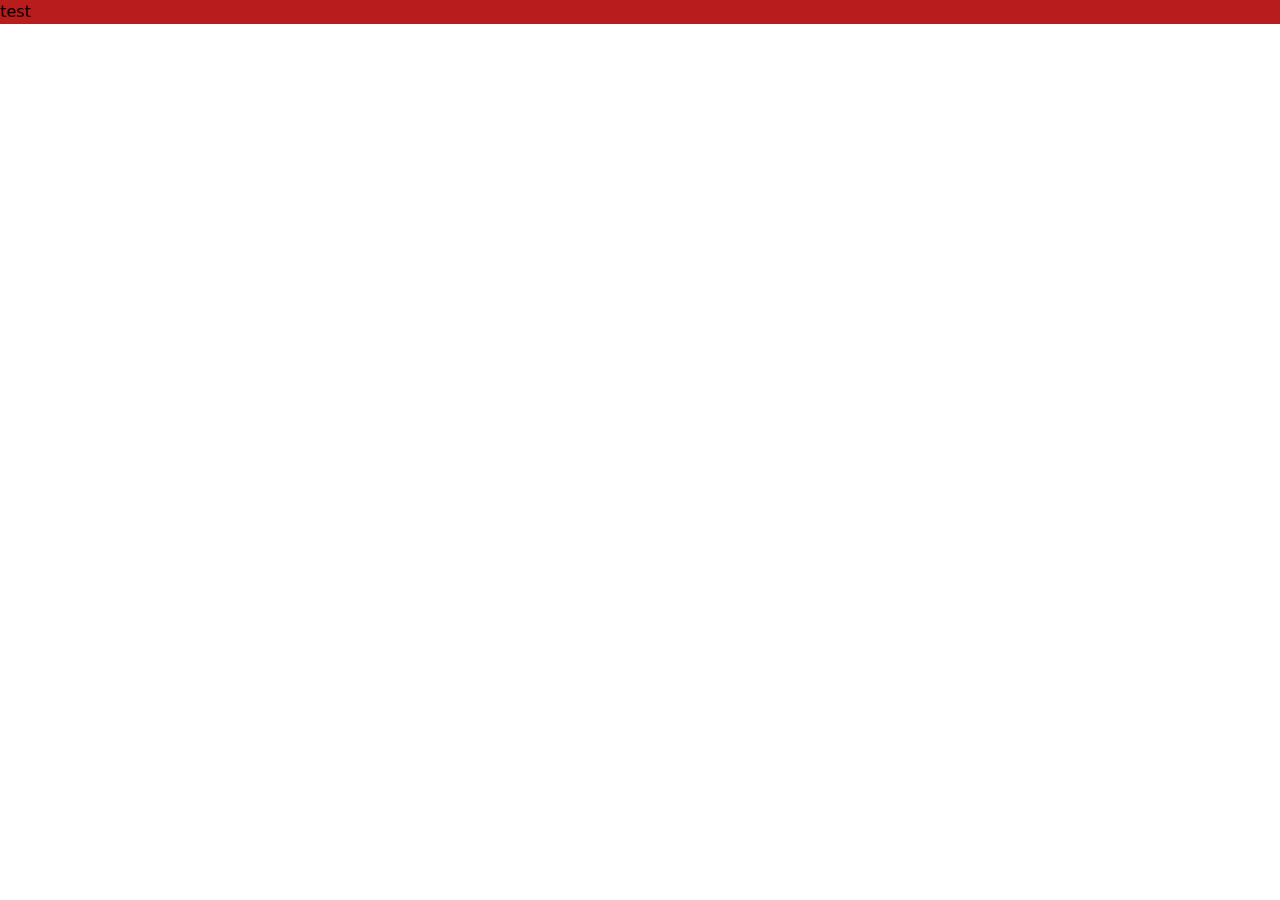
==== 02-vscode-clone/public/index.html @ 9e92c2bc "vscode clone" ====
<!DOCTYPE html>
<html lang="en">
<head>
	<meta charset="UTF-8">
	<meta name="viewport" content="width=device-width, initial-scale=1.0">
	<title>VsCode landing page</title>
	<link rel="stylesheet" href="output.css">
</head>
<body>
	<h1 class="bg-red-700">test</h1>
</body>
</html>
---- 02-vscode-clone/public/output.css ----
*, ::before, ::after {
  --tw-border-spacing-x: 0;
  --tw-border-spacing-y: 0;
  --tw-translate-x: 0;
  --tw-translate-y: 0;
  --tw-rotate: 0;
  --tw-skew-x: 0;
  --tw-skew-y: 0;
  --tw-scale-x: 1;
  --tw-scale-y: 1;
  --tw-pan-x:  ;
  --tw-pan-y:  ;
  --tw-pinch-zoom:  ;
  --tw-scroll-snap-strictness: proximity;
  --tw-gradient-from-position:  ;
  --tw-gradient-via-position:  ;
  --tw-gradient-to-position:  ;
  --tw-ordinal:  ;
  --tw-slashed-zero:  ;
  --tw-numeric-figure:  ;
  --tw-numeric-spacing:  ;
  --tw-numeric-fraction:  ;
  --tw-ring-inset:  ;
  --tw-ring-offset-width: 0px;
  --tw-ring-offset-color: #fff;
  --tw-ring-color: rgb(59 130 246 / 0.5);
  --tw-ring-offset-shadow: 0 0 #0000;
  --tw-ring-shadow: 0 0 #0000;
  --tw-shadow: 0 0 #0000;
  --tw-shadow-colored: 0 0 #0000;
  --tw-blur:  ;
  --tw-brightness:  ;
  --tw-contrast:  ;
  --tw-grayscale:  ;
  --tw-hue-rotate:  ;
  --tw-invert:  ;
  --tw-saturate:  ;
  --tw-sepia:  ;
  --tw-drop-shadow:  ;
  --tw-backdrop-blur:  ;
  --tw-backdrop-brightness:  ;
  --tw-backdrop-contrast:  ;
  --tw-backdrop-grayscale:  ;
  --tw-backdrop-hue-rotate:  ;
  --tw-backdrop-invert:  ;
  --tw-backdrop-opacity:  ;
  --tw-backdrop-saturate:  ;
  --tw-backdrop-sepia:  ;
  --tw-contain-size:  ;
  --tw-contain-layout:  ;
  --tw-contain-paint:  ;
  --tw-contain-style:  ;
}

::backdrop {
  --tw-border-spacing-x: 0;
  --tw-border-spacing-y: 0;
  --tw-translate-x: 0;
  --tw-translate-y: 0;
  --tw-rotate: 0;
  --tw-skew-x: 0;
  --tw-skew-y: 0;
  --tw-scale-x: 1;
  --tw-scale-y: 1;
  --tw-pan-x:  ;
  --tw-pan-y:  ;
  --tw-pinch-zoom:  ;
  --tw-scroll-snap-strictness: proximity;
  --tw-gradient-from-position:  ;
  --tw-gradient-via-position:  ;
  --tw-gradient-to-position:  ;
  --tw-ordinal:  ;
  --tw-slashed-zero:  ;
  --tw-numeric-figure:  ;
  --tw-numeric-spacing:  ;
  --tw-numeric-fraction:  ;
  --tw-ring-inset:  ;
  --tw-ring-offset-width: 0px;
  --tw-ring-offset-color: #fff;
  --tw-ring-color: rgb(59 130 246 / 0.5);
  --tw-ring-offset-shadow: 0 0 #0000;
  --tw-ring-shadow: 0 0 #0000;
  --tw-shadow: 0 0 #0000;
  --tw-shadow-colored: 0 0 #0000;
  --tw-blur:  ;
  --tw-brightness:  ;
  --tw-contrast:  ;
  --tw-grayscale:  ;
  --tw-hue-rotate:  ;
  --tw-invert:  ;
  --tw-saturate:  ;
  --tw-sepia:  ;
  --tw-drop-shadow:  ;
  --tw-backdrop-blur:  ;
  --tw-backdrop-brightness:  ;
  --tw-backdrop-contrast:  ;
  --tw-backdrop-grayscale:  ;
  --tw-backdrop-hue-rotate:  ;
  --tw-backdrop-invert:  ;
  --tw-backdrop-opacity:  ;
  --tw-backdrop-saturate:  ;
  --tw-backdrop-sepia:  ;
  --tw-contain-size:  ;
  --tw-contain-layout:  ;
  --tw-contain-paint:  ;
  --tw-contain-style:  ;
}

/*
! tailwindcss v3.4.13 | MIT License | https://tailwindcss.com
*/

/*
1. Prevent padding and border from affecting element width. (https://github.com/mozdevs/cssremedy/issues/4)
2. Allow adding a border to an element by just adding a border-width. (https://github.com/tailwindcss/tailwindcss/pull/116)
*/

*,
::before,
::after {
  box-sizing: border-box;
  /* 1 */
  border-width: 0;
  /* 2 */
  border-style: solid;
  /* 2 */
  border-color: #e5e7eb;
  /* 2 */
}

::before,
::after {
  --tw-content: '';
}

/*
1. Use a consistent sensible line-height in all browsers.
2. Prevent adjustments of font size after orientation changes in iOS.
3. Use a more readable tab size.
4. Use the user's configured `sans` font-family by default.
5. Use the user's configured `sans` font-feature-settings by default.
6. Use the user's configured `sans` font-variation-settings by default.
7. Disable tap highlights on iOS
*/

html,
:host {
  line-height: 1.5;
  /* 1 */
  -webkit-text-size-adjust: 100%;
  /* 2 */
  -moz-tab-size: 4;
  /* 3 */
  -o-tab-size: 4;
     tab-size: 4;
  /* 3 */
  font-family: ui-sans-serif, system-ui, sans-serif, "Apple Color Emoji", "Segoe UI Emoji", "Segoe UI Symbol", "Noto Color Emoji";
  /* 4 */
  font-feature-settings: normal;
  /* 5 */
  font-variation-settings: normal;
  /* 6 */
  -webkit-tap-highlight-color: transparent;
  /* 7 */
}

/*
1. Remove the margin in all browsers.
2. Inherit line-height from `html` so users can set them as a class directly on the `html` element.
*/

body {
  margin: 0;
  /* 1 */
  line-height: inherit;
  /* 2 */
}

/*
1. Add the correct height in Firefox.
2. Correct the inheritance of border color in Firefox. (https://bugzilla.mozilla.org/show_bug.cgi?id=190655)
3. Ensure horizontal rules are visible by default.
*/

hr {
  height: 0;
  /* 1 */
  color: inherit;
  /* 2 */
  border-top-width: 1px;
  /* 3 */
}

/*
Add the correct text decoration in Chrome, Edge, and Safari.
*/

abbr:where([title]) {
  -webkit-text-decoration: underline dotted;
          text-decoration: underline dotted;
}

/*
Remove the default font size and weight for headings.
*/

h1,
h2,
h3,
h4,
h5,
h6 {
  font-size: inherit;
  font-weight: inherit;
}

/*
Reset links to optimize for opt-in styling instead of opt-out.
*/

a {
  color: inherit;
  text-decoration: inherit;
}

/*
Add the correct font weight in Edge and Safari.
*/

b,
strong {
  font-weight: bolder;
}

/*
1. Use the user's configured `mono` font-family by default.
2. Use the user's configured `mono` font-feature-settings by default.
3. Use the user's configured `mono` font-variation-settings by default.
4. Correct the odd `em` font sizing in all browsers.
*/

code,
kbd,
samp,
pre {
  font-family: ui-monospace, SFMono-Regular, Menlo, Monaco, Consolas, "Liberation Mono", "Courier New", monospace;
  /* 1 */
  font-feature-settings: normal;
  /* 2 */
  font-variation-settings: normal;
  /* 3 */
  font-size: 1em;
  /* 4 */
}

/*
Add the correct font size in all browsers.
*/

small {
  font-size: 80%;
}

/*
Prevent `sub` and `sup` elements from affecting the line height in all browsers.
*/

sub,
sup {
  font-size: 75%;
  line-height: 0;
  position: relative;
  vertical-align: baseline;
}

sub {
  bottom: -0.25em;
}

sup {
  top: -0.5em;
}

/*
1. Remove text indentation from table contents in Chrome and Safari. (https://bugs.chromium.org/p/chromium/issues/detail?id=999088, https://bugs.webkit.org/show_bug.cgi?id=201297)
2. Correct table border color inheritance in all Chrome and Safari. (https://bugs.chromium.org/p/chromium/issues/detail?id=935729, https://bugs.webkit.org/show_bug.cgi?id=195016)
3. Remove gaps between table borders by default.
*/

table {
  text-indent: 0;
  /* 1 */
  border-color: inherit;
  /* 2 */
  border-collapse: collapse;
  /* 3 */
}

/*
1. Change the font styles in all browsers.
2. Remove the margin in Firefox and Safari.
3. Remove default padding in all browsers.
*/

button,
input,
optgroup,
select,
textarea {
  font-family: inherit;
  /* 1 */
  font-feature-settings: inherit;
  /* 1 */
  font-variation-settings: inherit;
  /* 1 */
  font-size: 100%;
  /* 1 */
  font-weight: inherit;
  /* 1 */
  line-height: inherit;
  /* 1 */
  letter-spacing: inherit;
  /* 1 */
  color: inherit;
  /* 1 */
  margin: 0;
  /* 2 */
  padding: 0;
  /* 3 */
}

/*
Remove the inheritance of text transform in Edge and Firefox.
*/

button,
select {
  text-transform: none;
}

/*
1. Correct the inability to style clickable types in iOS and Safari.
2. Remove default button styles.
*/

button,
input:where([type='button']),
input:where([type='reset']),
input:where([type='submit']) {
  -webkit-appearance: button;
  /* 1 */
  background-color: transparent;
  /* 2 */
  background-image: none;
  /* 2 */
}

/*
Use the modern Firefox focus style for all focusable elements.
*/

:-moz-focusring {
  outline: auto;
}

/*
Remove the additional `:invalid` styles in Firefox. (https://github.com/mozilla/gecko-dev/blob/2f9eacd9d3d995c937b4251a5557d95d494c9be1/layout/style/res/forms.css#L728-L737)
*/

:-moz-ui-invalid {
  box-shadow: none;
}

/*
Add the correct vertical alignment in Chrome and Firefox.
*/

progress {
  vertical-align: baseline;
}

/*
Correct the cursor style of increment and decrement buttons in Safari.
*/

::-webkit-inner-spin-button,
::-webkit-outer-spin-button {
  height: auto;
}

/*
1. Correct the odd appearance in Chrome and Safari.
2. Correct the outline style in Safari.
*/

[type='search'] {
  -webkit-appearance: textfield;
  /* 1 */
  outline-offset: -2px;
  /* 2 */
}

/*
Remove the inner padding in Chrome and Safari on macOS.
*/

::-webkit-search-decoration {
  -webkit-appearance: none;
}

/*
1. Correct the inability to style clickable types in iOS and Safari.
2. Change font properties to `inherit` in Safari.
*/

::-webkit-file-upload-button {
  -webkit-appearance: button;
  /* 1 */
  font: inherit;
  /* 2 */
}

/*
Add the correct display in Chrome and Safari.
*/

summary {
  display: list-item;
}

/*
Removes the default spacing and border for appropriate elements.
*/

blockquote,
dl,
dd,
h1,
h2,
h3,
h4,
h5,
h6,
hr,
figure,
p,
pre {
  margin: 0;
}

fieldset {
  margin: 0;
  padding: 0;
}

legend {
  padding: 0;
}

ol,
ul,
menu {
  list-style: none;
  margin: 0;
  padding: 0;
}

/*
Reset default styling for dialogs.
*/

dialog {
  padding: 0;
}

/*
Prevent resizing textareas horizontally by default.
*/

textarea {
  resize: vertical;
}

/*
1. Reset the default placeholder opacity in Firefox. (https://github.com/tailwindlabs/tailwindcss/issues/3300)
2. Set the default placeholder color to the user's configured gray 400 color.
*/

input::-moz-placeholder, textarea::-moz-placeholder {
  opacity: 1;
  /* 1 */
  color: #9ca3af;
  /* 2 */
}

input::placeholder,
textarea::placeholder {
  opacity: 1;
  /* 1 */
  color: #9ca3af;
  /* 2 */
}

/*
Set the default cursor for buttons.
*/

button,
[role="button"] {
  cursor: pointer;
}

/*
Make sure disabled buttons don't get the pointer cursor.
*/

:disabled {
  cursor: default;
}

/*
1. Make replaced elements `display: block` by default. (https://github.com/mozdevs/cssremedy/issues/14)
2. Add `vertical-align: middle` to align replaced elements more sensibly by default. (https://github.com/jensimmons/cssremedy/issues/14#issuecomment-634934210)
   This can trigger a poorly considered lint error in some tools but is included by design.
*/

img,
svg,
video,
canvas,
audio,
iframe,
embed,
object {
  display: block;
  /* 1 */
  vertical-align: middle;
  /* 2 */
}

/*
Constrain images and videos to the parent width and preserve their intrinsic aspect ratio. (https://github.com/mozdevs/cssremedy/issues/14)
*/

img,
video {
  max-width: 100%;
  height: auto;
}

/* Make elements with the HTML hidden attribute stay hidden by default */

[hidden] {
  display: none;
}

.bg-red-700 {
  --tw-bg-opacity: 1;
  background-color: rgb(185 28 28 / var(--tw-bg-opacity));
}
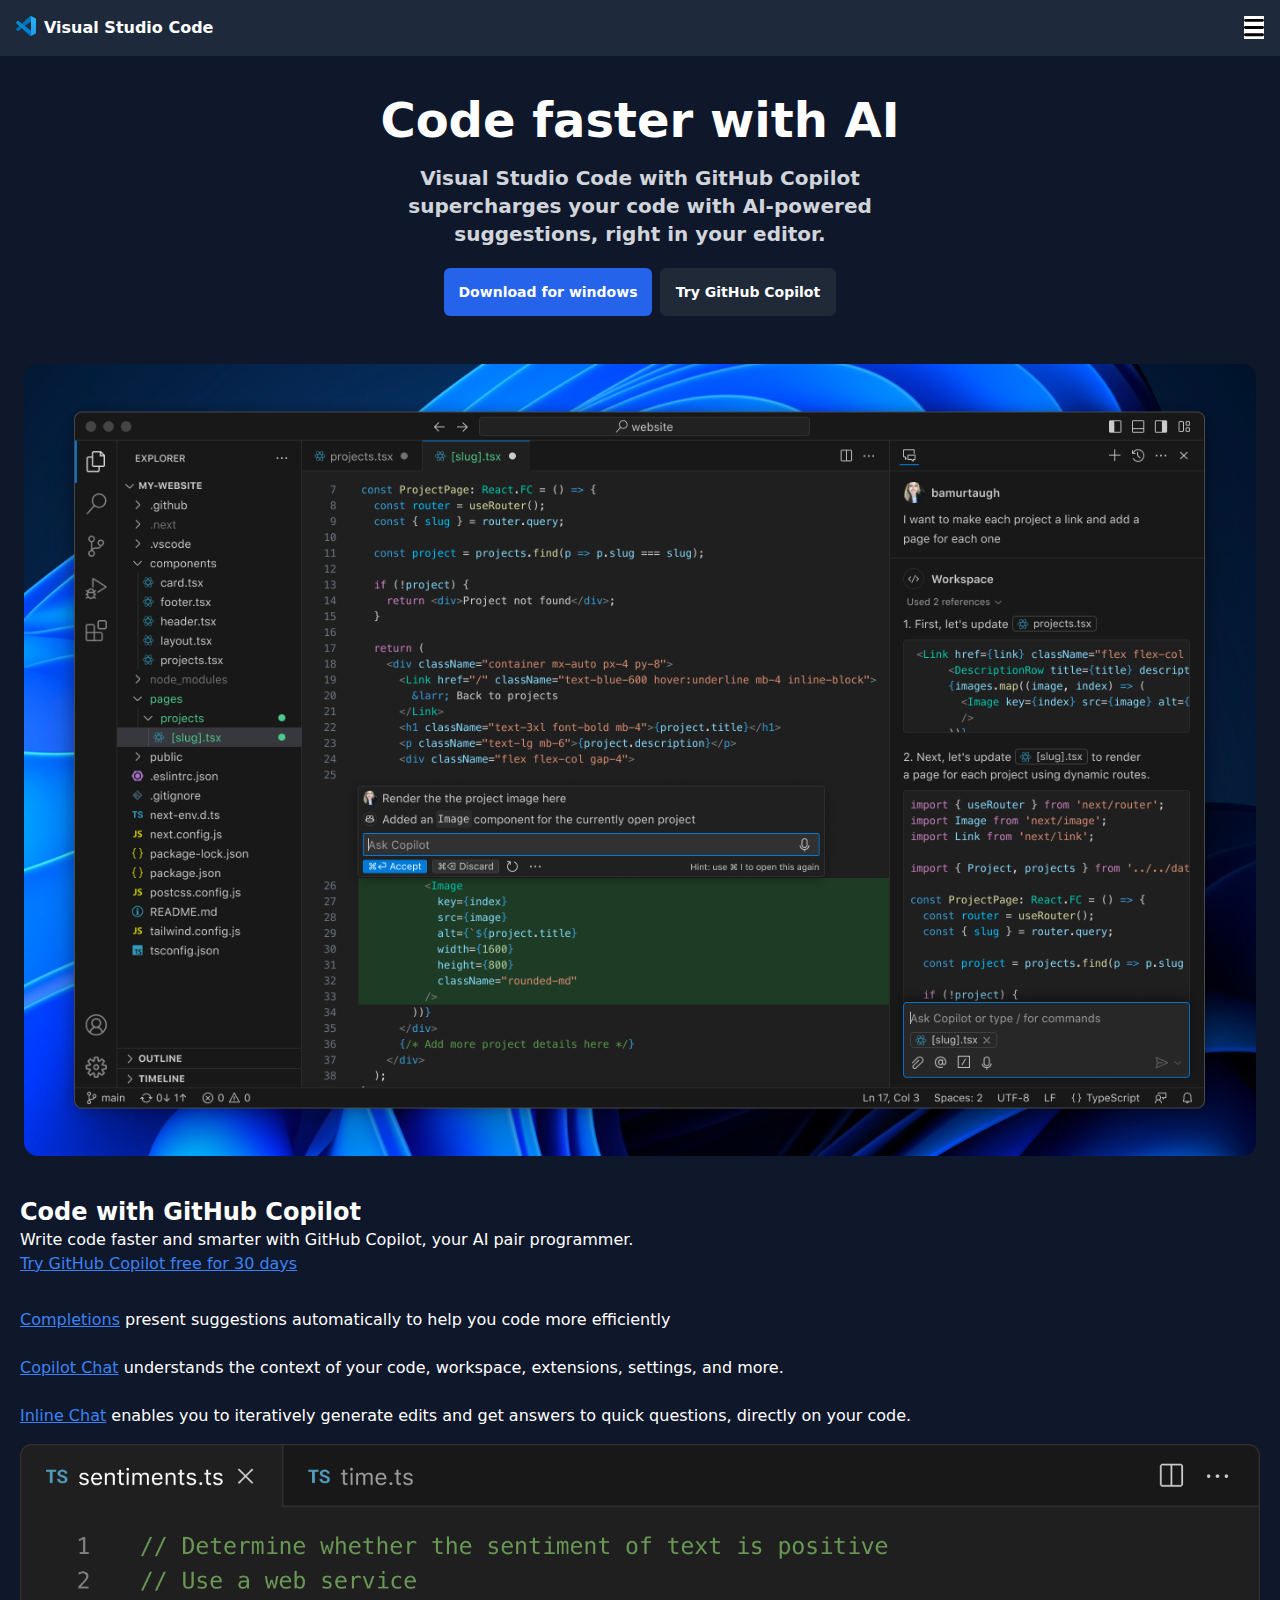
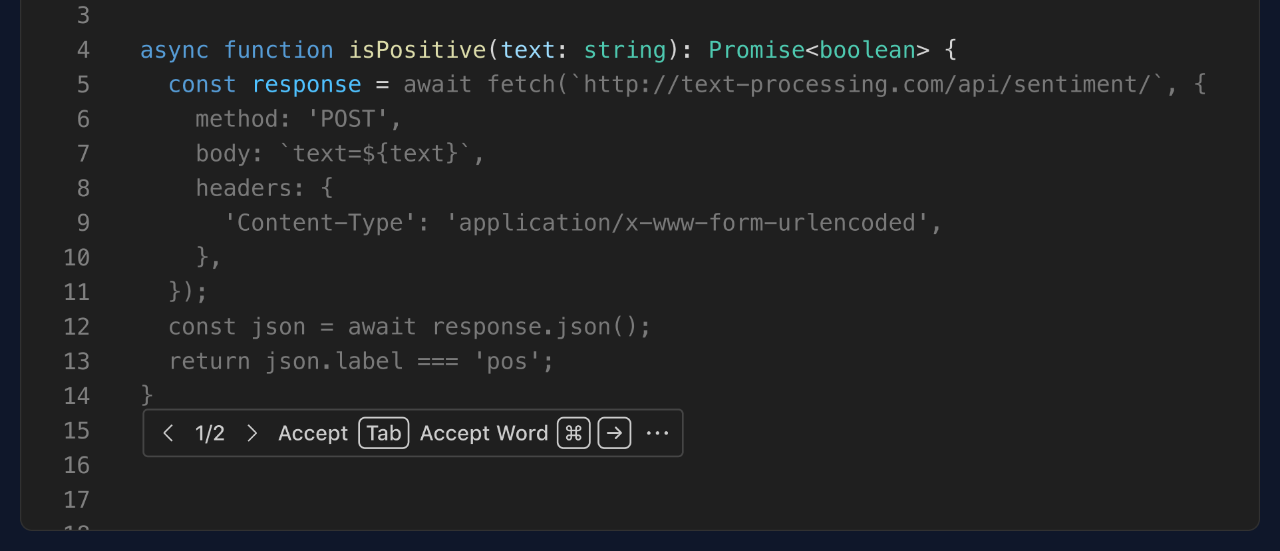
==== commit 32e81913: "vs code clone" ====
--- a/02-vscode-clone/public/index.html
+++ b/02-vscode-clone/public/index.html
@@ -1,12 +1,101 @@
-<!DOCTYPE html>
-<html lang="en">
-<head>
-	<meta charset="UTF-8">
-	<meta name="viewport" content="width=device-width, initial-scale=1.0">
-	<title>VsCode landing page</title>
-	<link rel="stylesheet" href="output.css">
-</head>
-<body>
-	<h1 class="bg-red-700">test</h1>
-</body>
+<!DOCTYPE html>
+<html lang="en">
+<head>
+	<meta charset="UTF-8">
+	<meta name="viewport" content="width=device-width, initial-scale=1.0">
+	<title>VsCode landing page</title>
+	<link rel="stylesheet" href="output.css">
+</head>
+<body class="bg-slate-900 text-white">
+	<header class="" >
+		<nav class=" flex h-14 z-10 bg-slate-800 ">
+			<div class="flex justify-between w-full p-4">
+				<div class="flex">
+					<div class="mr-2">
+						<img src="../Images/download.png" width="20" alt="">
+					</div>
+					<div class="textsm font-bold">
+						<h2>Visual Studio Code</h2>
+					</div>
+				</div>
+				<div>
+					<img class="filter grayscale bg-white" src="../Images/bars-solid.svg" width="20" alt="">
+				</div>
+			</div>
+		</nav>
+		<section class="absolute  ">
+			<div>
+				<div class="version md:hidden text-sm font-semibold text-gray-400 m-2 px-2 text-center flex justify-center items-center">
+					<div>
+					<p class="">
+						<a href="https://code.visualstudio.com/updates" class="underline text-blue-400">Version 1.94</a>
+						is now available! Read about the new features and fixes from September.
+					</p>
+				</div>
+				<div class="ml-2">
+					<img src="../Images/xmark-solid.svg" width="17" class="text-white bg-white" alt="">
+				</div>
+				</div>
+
+				<div class="w-full text-center text-5xl font-bold font-sans mt-10">
+					<h1>Code faster with AI</h1>
+				</div>
+
+				<div class="w-full text-center">
+					<div class="p-3 px-3 m-auto flex justify-center items-center mt-2">
+					<p class="max-w-xl text-xl text-gray-300 font-semibold">
+						Visual Studio Code with GitHub Copilot supercharges your code with AI-powered suggestions, right in your editor. 
+					</p>
+				</div>
+				</div>
+
+
+				<div class="mt-4 w-full mx-auto text-center sm:flex sm:justify-center sm:mt-2">
+					<div class="">
+						<button class="w-52 text-sm font-bold h-12 bg-blue-600 rounded-md">Download for windows</button>
+					</div>
+					<div>
+						<button class="w-44 text-sm font-bold h-12 bg-gray-800 rounded-md mt-2 sm:mt-0 sm:ml-2">Try GitHub Copilot</button>
+					</div>
+				</div>
+
+				<div class="mx-6 mt-12">
+					<div>
+						<img src="../Images/home-screenshot-copilot.png" alt="">
+					</div>
+				</div>
+
+
+				<div class="mt-5 p-5">
+					<div>
+						<h1 class="text-2xl font-bold">Code with GitHub Copilot</h1>
+						<p>Write code faster and smarter with GitHub Copilot, your AI pair programmer.</p>
+						<p class="mb-8">
+							<a href="https://github.com/settings/copilot?utm_source=vscode-landing-2&utm_medium=swim&utm_campaign=2024q3-em-MSFT-signup" class="underline text-blue-500">Try GitHub Copilot free for 30 days</a>
+						</p>
+						<p class="mb-6">
+							<a class="underline text-blue-500" href="https://code.visualstudio.com/docs/copilot/ai-powered-suggestions">Completions</a>
+							present suggestions automatically to help you code more efficiently
+						</p>
+						<p class="mb-6">
+							<a class="underline text-blue-500" href="https://code.visualstudio.com/docs/copilot/copilot-chat">Copilot Chat</a>
+							understands the context of your code, workspace, extensions, settings, and more.
+						</p>
+						<p class="mb-4">
+							<a class="underline text-blue-500" href="https://code.visualstudio.com/docs/copilot/getting-started#_refactor-your-code-through-ai-chat">Inline Chat</a>
+							enables you to iteratively generate edits
+							and get answers to quick questions, directly on your code.
+						</p>
+						
+					</div>
+					<div>
+						<img src="../Images/swimlane-copilot.png" alt="">
+					</div>
+				</div>
+
+				
+			</div>
+		</section>
+	</header>
+</body>
 </html>--- a/02-vscode-clone/public/output.css
+++ b/02-vscode-clone/public/output.css
@@ -554,7 +554,493 @@
   display: none;
 }
 
-.bg-red-700 {
+.fixed {
+  position: fixed;
+}
+
+.absolute {
+  position: absolute;
+}
+
+.top-6 {
+  top: 1.5rem;
+}
+
+.top-10 {
+  top: 2.5rem;
+}
+
+.z-10 {
+  z-index: 10;
+}
+
+.m-3 {
+  margin: 0.75rem;
+}
+
+.m-10 {
+  margin: 2.5rem;
+}
+
+.m-1 {
+  margin: 0.25rem;
+}
+
+.m-4 {
+  margin: 1rem;
+}
+
+.m-auto {
+  margin: auto;
+}
+
+.m-2 {
+  margin: 0.5rem;
+}
+
+.mx-auto {
+  margin-left: auto;
+  margin-right: auto;
+}
+
+.mx-4 {
+  margin-left: 1rem;
+  margin-right: 1rem;
+}
+
+.my-5 {
+  margin-top: 1.25rem;
+  margin-bottom: 1.25rem;
+}
+
+.mx-8 {
+  margin-left: 2rem;
+  margin-right: 2rem;
+}
+
+.mx-6 {
+  margin-left: 1.5rem;
+  margin-right: 1.5rem;
+}
+
+.mr-1 {
+  margin-right: 0.25rem;
+}
+
+.mr-2 {
+  margin-right: 0.5rem;
+}
+
+.mt-2 {
+  margin-top: 0.5rem;
+}
+
+.mt-10 {
+  margin-top: 2.5rem;
+}
+
+.mt-5 {
+  margin-top: 1.25rem;
+}
+
+.mt-4 {
+  margin-top: 1rem;
+}
+
+.ml-2 {
+  margin-left: 0.5rem;
+}
+
+.ml-1 {
+  margin-left: 0.25rem;
+}
+
+.mt-8 {
+  margin-top: 2rem;
+}
+
+.mt-3 {
+  margin-top: 0.75rem;
+}
+
+.mt-12 {
+  margin-top: 3rem;
+}
+
+.mt-6 {
+  margin-top: 1.5rem;
+}
+
+.mt-7 {
+  margin-top: 1.75rem;
+}
+
+.mb-8 {
+  margin-bottom: 2rem;
+}
+
+.mb-6 {
+  margin-bottom: 1.5rem;
+}
+
+.mb-4 {
+  margin-bottom: 1rem;
+}
+
+.flex {
+  display: flex;
+}
+
+.h-5 {
+  height: 1.25rem;
+}
+
+.h-8 {
+  height: 2rem;
+}
+
+.h-12 {
+  height: 3rem;
+}
+
+.h-10 {
+  height: 2.5rem;
+}
+
+.h-6 {
+  height: 1.5rem;
+}
+
+.h-1 {
+  height: 0.25rem;
+}
+
+.h-14 {
+  height: 3.5rem;
+}
+
+.w-full {
+  width: 100%;
+}
+
+.w-36 {
+  width: 9rem;
+}
+
+.w-60 {
+  width: 15rem;
+}
+
+.w-72 {
+  width: 18rem;
+}
+
+.w-auto {
+  width: auto;
+}
+
+.w-96 {
+  width: 24rem;
+}
+
+.w-56 {
+  width: 14rem;
+}
+
+.w-5 {
+  width: 1.25rem;
+}
+
+.w-52 {
+  width: 13rem;
+}
+
+.w-44 {
+  width: 11rem;
+}
+
+.max-w-80 {
+  max-width: 20rem;
+}
+
+.max-w-96 {
+  max-width: 24rem;
+}
+
+.max-w-px {
+  max-width: 1px;
+}
+
+.max-w-xs {
+  max-width: 20rem;
+}
+
+.max-w-3xl {
+  max-width: 48rem;
+}
+
+.max-w-2xl {
+  max-width: 42rem;
+}
+
+.max-w-xl {
+  max-width: 36rem;
+}
+
+.items-center {
+  align-items: center;
+}
+
+.justify-center {
+  justify-content: center;
+}
+
+.justify-between {
+  justify-content: space-between;
+}
+
+.rounded {
+  border-radius: 0.25rem;
+}
+
+.rounded-md {
+  border-radius: 0.375rem;
+}
+
+.rounded-sm {
+  border-radius: 0.125rem;
+}
+
+.bg-black {
   --tw-bg-opacity: 1;
-  background-color: rgb(185 28 28 / var(--tw-bg-opacity));
+  background-color: rgb(0 0 0 / var(--tw-bg-opacity));
+}
+
+.bg-slate-900 {
+  --tw-bg-opacity: 1;
+  background-color: rgb(15 23 42 / var(--tw-bg-opacity));
+}
+
+.bg-white {
+  --tw-bg-opacity: 1;
+  background-color: rgb(255 255 255 / var(--tw-bg-opacity));
+}
+
+.bg-blue-600 {
+  --tw-bg-opacity: 1;
+  background-color: rgb(37 99 235 / var(--tw-bg-opacity));
+}
+
+.bg-purple-600 {
+  --tw-bg-opacity: 1;
+  background-color: rgb(147 51 234 / var(--tw-bg-opacity));
+}
+
+.bg-gray-600 {
+  --tw-bg-opacity: 1;
+  background-color: rgb(75 85 99 / var(--tw-bg-opacity));
+}
+
+.bg-gray-700 {
+  --tw-bg-opacity: 1;
+  background-color: rgb(55 65 81 / var(--tw-bg-opacity));
+}
+
+.bg-gray-800 {
+  --tw-bg-opacity: 1;
+  background-color: rgb(31 41 55 / var(--tw-bg-opacity));
+}
+
+.bg-slate-800 {
+  --tw-bg-opacity: 1;
+  background-color: rgb(30 41 59 / var(--tw-bg-opacity));
+}
+
+.bg-slate-700 {
+  --tw-bg-opacity: 1;
+  background-color: rgb(51 65 85 / var(--tw-bg-opacity));
+}
+
+.p-2 {
+  padding: 0.5rem;
+}
+
+.p-4 {
+  padding: 1rem;
+}
+
+.p-6 {
+  padding: 1.5rem;
+}
+
+.p-3 {
+  padding: 0.75rem;
+}
+
+.p-7 {
+  padding: 1.75rem;
+}
+
+.p-5 {
+  padding: 1.25rem;
+}
+
+.px-2 {
+  padding-left: 0.5rem;
+  padding-right: 0.5rem;
+}
+
+.px-3 {
+  padding-left: 0.75rem;
+  padding-right: 0.75rem;
+}
+
+.text-center {
+  text-align: center;
+}
+
+.font-sans {
+  font-family: ui-sans-serif, system-ui, sans-serif, "Apple Color Emoji", "Segoe UI Emoji", "Segoe UI Symbol", "Noto Color Emoji";
+}
+
+.text-2xl {
+  font-size: 1.5rem;
+  line-height: 2rem;
+}
+
+.text-xl {
+  font-size: 1.25rem;
+  line-height: 1.75rem;
+}
+
+.text-xs {
+  font-size: 0.75rem;
+  line-height: 1rem;
+}
+
+.text-sm {
+  font-size: 0.875rem;
+  line-height: 1.25rem;
+}
+
+.text-4xl {
+  font-size: 2.25rem;
+  line-height: 2.5rem;
+}
+
+.text-5xl {
+  font-size: 3rem;
+  line-height: 1;
+}
+
+.text-3xl {
+  font-size: 1.875rem;
+  line-height: 2.25rem;
+}
+
+.font-bold {
+  font-weight: 700;
+}
+
+.font-semibold {
+  font-weight: 600;
+}
+
+.text-white {
+  --tw-text-opacity: 1;
+  color: rgb(255 255 255 / var(--tw-text-opacity));
+}
+
+.text-gray-500 {
+  --tw-text-opacity: 1;
+  color: rgb(107 114 128 / var(--tw-text-opacity));
+}
+
+.text-gray-400 {
+  --tw-text-opacity: 1;
+  color: rgb(156 163 175 / var(--tw-text-opacity));
+}
+
+.text-blue-500 {
+  --tw-text-opacity: 1;
+  color: rgb(59 130 246 / var(--tw-text-opacity));
+}
+
+.text-blue-400 {
+  --tw-text-opacity: 1;
+  color: rgb(96 165 250 / var(--tw-text-opacity));
+}
+
+.text-gray-600 {
+  --tw-text-opacity: 1;
+  color: rgb(75 85 99 / var(--tw-text-opacity));
+}
+
+.text-slate-600 {
+  --tw-text-opacity: 1;
+  color: rgb(71 85 105 / var(--tw-text-opacity));
+}
+
+.text-gray-700 {
+  --tw-text-opacity: 1;
+  color: rgb(55 65 81 / var(--tw-text-opacity));
+}
+
+.text-gray-800 {
+  --tw-text-opacity: 1;
+  color: rgb(31 41 55 / var(--tw-text-opacity));
+}
+
+.text-gray-300 {
+  --tw-text-opacity: 1;
+  color: rgb(209 213 219 / var(--tw-text-opacity));
+}
+
+.underline {
+  text-decoration-line: underline;
+}
+
+.grayscale {
+  --tw-grayscale: grayscale(100%);
+  filter: var(--tw-blur) var(--tw-brightness) var(--tw-contrast) var(--tw-grayscale) var(--tw-hue-rotate) var(--tw-invert) var(--tw-saturate) var(--tw-sepia) var(--tw-drop-shadow);
+}
+
+.filter {
+  filter: var(--tw-blur) var(--tw-brightness) var(--tw-contrast) var(--tw-grayscale) var(--tw-hue-rotate) var(--tw-invert) var(--tw-saturate) var(--tw-sepia) var(--tw-drop-shadow);
+}
+
+@media (min-width: 640px) {
+  .sm\:mt-2 {
+    margin-top: 0.5rem;
+  }
+
+  .sm\:mt-0 {
+    margin-top: 0px;
+  }
+
+  .sm\:ml-2 {
+    margin-left: 0.5rem;
+  }
+
+  .sm\:flex {
+    display: flex;
+  }
+
+  .sm\:hidden {
+    display: none;
+  }
+
+  .sm\:w-4 {
+    width: 1rem;
+  }
+
+  .sm\:justify-center {
+    justify-content: center;
+  }
+}
+
+@media (min-width: 768px) {
+  .md\:hidden {
+    display: none;
+  }
 }